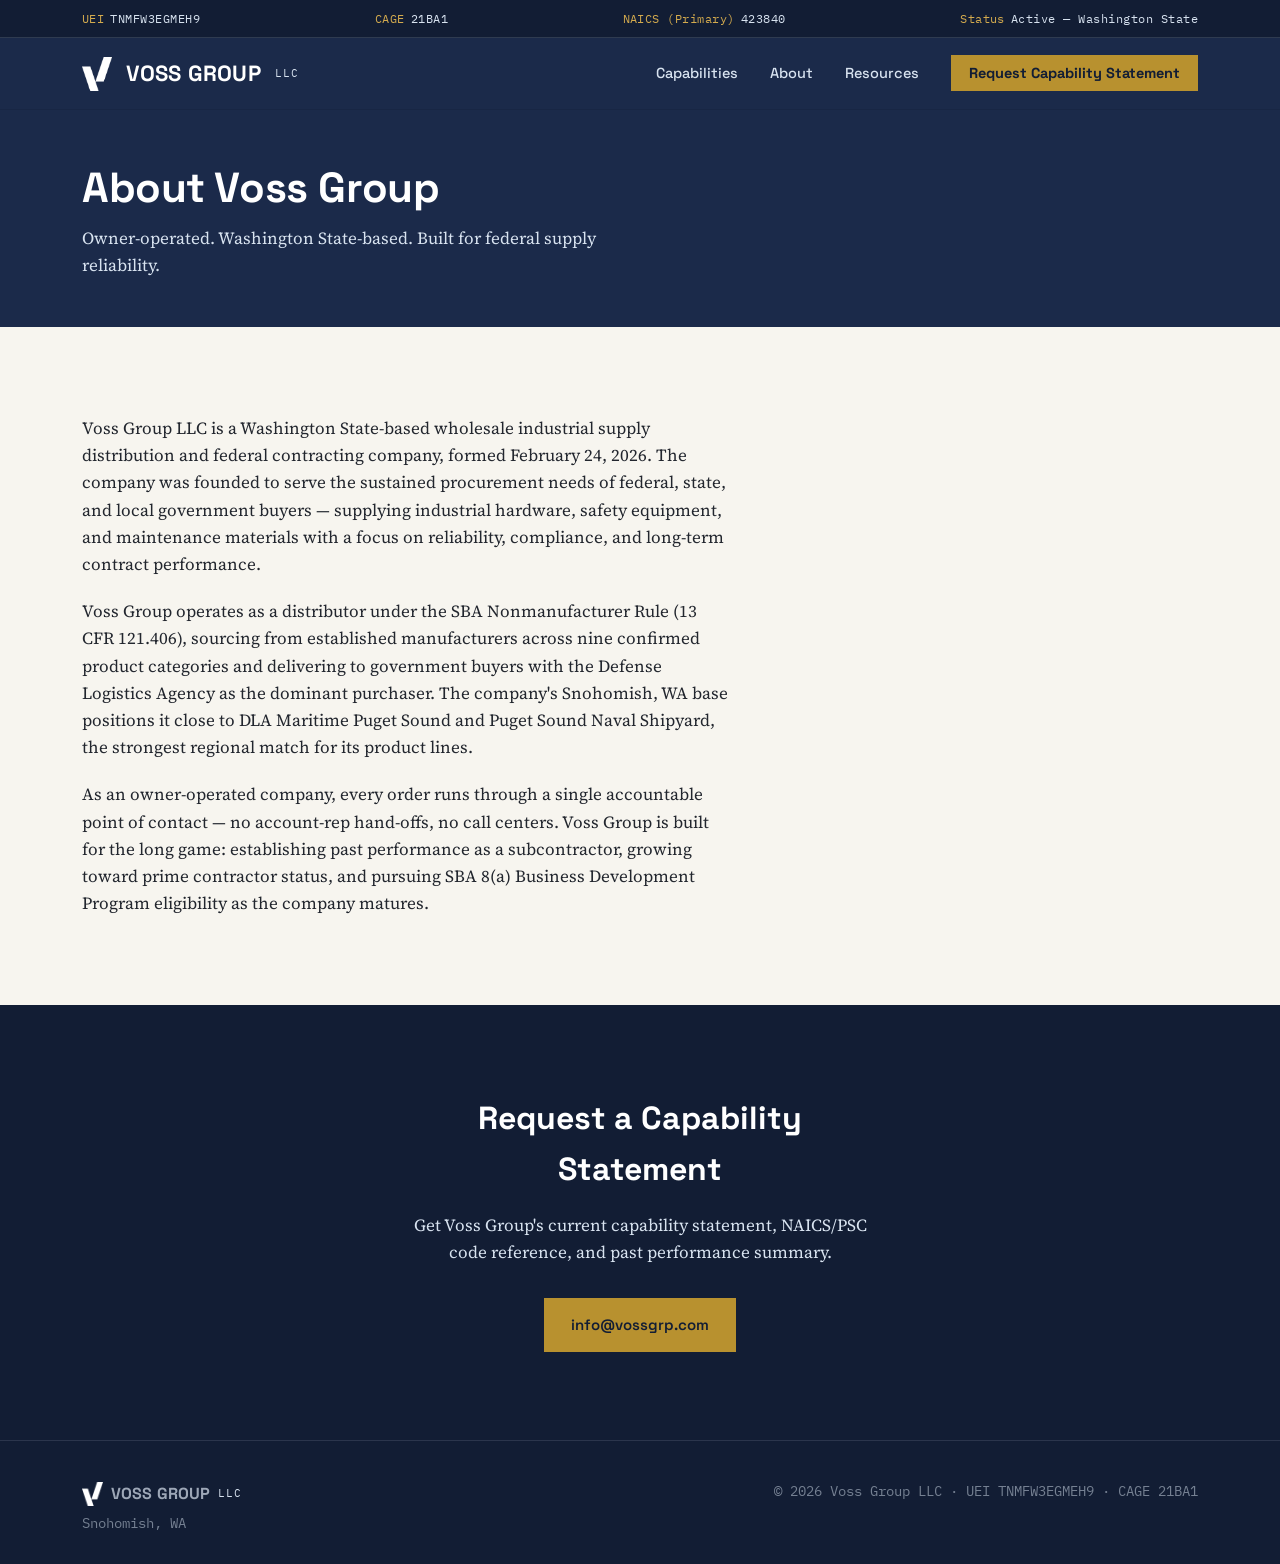
==== about.html @ e6ef3cbe "Add files via upload" ====
<!DOCTYPE html>
<html lang="en">
<head>
<meta charset="UTF-8">
<meta name="viewport" content="width=device-width, initial-scale=1.0">
<link rel="icon" type="image/png" href="assets/favicon.png">
<title>About Voss Group LLC | Washington State Federal Contractor</title>
<meta name="description" content="Voss Group LLC is a Washington State-based, owner-operated federal industrial supply distributor formed February 2026, serving DLA and government buyers nationwide.">
<meta name="robots" content="index, follow">
<link rel="canonical" href="https://vossgrp.com/about.html">

<meta property="og:type" content="website">
<meta property="og:site_name" content="Voss Group LLC">
<meta property="og:title" content="About Voss Group LLC">
<meta property="og:description" content="Washington State-based, owner-operated federal industrial supply distributor.">
<meta property="og:url" content="https://vossgrp.com/about.html">

<link rel="preconnect" href="https://fonts.googleapis.com">
<link rel="preconnect" href="https://fonts.gstatic.com" crossorigin>
<link href="https://fonts.googleapis.com/css2?family=Space+Grotesk:wght@400;500;600;700&family=Source+Serif+4:opsz,wght@8..60,400;8..60,500;8..60,600&family=IBM+Plex+Mono:wght@400;500;600&display=swap" rel="stylesheet">
<link rel="stylesheet" href="assets/style.css">
<style>
  .page-hero{ background: var(--navy); color:#fff; padding: 56px 0 48px; }
  .page-hero h1{ font-family:'Space Grotesk', sans-serif; font-size: clamp(30px, 4vw, 42px); font-weight:700; }
  .page-hero p{ color: var(--pale-blue); margin-top:14px; max-width:60ch; }
  .prose p{ margin-bottom: 20px; max-width: 72ch; color: var(--ink); }
  .prose p:last-child{ margin-bottom:0; }
</style>
</head>
<body>

<div class="ticket-bar">
  <div class="wrap">
    <span><span class="label">UEI</span>TNMFW3EGMEH9</span>
    <span><span class="label">CAGE</span>21BA1</span>
    <span><span class="label">NAICS (Primary)</span>423840</span>
    <span><span class="label">Status</span>Active — Washington State</span>
  </div>
</div>

<header class="site">
  <nav class="wrap">
    <a href="index.html" class="brand" style="display:flex;align-items:center;gap:14px;"><img src="assets/logo-icon-white.png" alt="" style="height:34px;width:auto;">VOSS GROUP<small>LLC</small></a>
    <button class="nav-toggle" aria-label="Toggle menu" aria-expanded="false">
      <span></span><span></span><span></span>
    </button>
    <ul>
      <li><a href="capabilities.html">Capabilities</a></li>
      <li><a href="about.html">About</a></li>
      <li><a href="resources.html">Resources</a></li>
      <li><a href="index.html#contact" class="nav-cta">Request Capability Statement</a></li>
    </ul>
  </nav>
</header>

<section class="page-hero">
  <div class="wrap">
    <h1>About Voss Group</h1>
    <p>Owner-operated. Washington State-based. Built for federal supply reliability.</p>
  </div>
</section>

<section>
  <div class="wrap prose">
    <p>Voss Group LLC is a Washington State-based wholesale industrial supply distribution and federal contracting company, formed February 24, 2026. The company was founded to serve the sustained procurement needs of federal, state, and local government buyers — supplying industrial hardware, safety equipment, and maintenance materials with a focus on reliability, compliance, and long-term contract performance.</p>
    <p>Voss Group operates as a distributor under the SBA Nonmanufacturer Rule (13 CFR 121.406), sourcing from established manufacturers across nine confirmed product categories and delivering to government buyers with the Defense Logistics Agency as the dominant purchaser. The company's Snohomish, WA base positions it close to DLA Maritime Puget Sound and Puget Sound Naval Shipyard, the strongest regional match for its product lines.</p>
    <p>As an owner-operated company, every order runs through a single accountable point of contact — no account-rep hand-offs, no call centers. Voss Group is built for the long game: establishing past performance as a subcontractor, growing toward prime contractor status, and pursuing SBA 8(a) Business Development Program eligibility as the company matures.</p>
  </div>
</section>

<section class="cta-band" id="contact">
  <div class="wrap">
    <h2>Request a Capability Statement</h2>
    <p>Get Voss Group's current capability statement, NAICS/PSC code reference, and past performance summary.</p>
    <a href="mailto:info@vossgrp.com" class="btn btn-primary">info@vossgrp.com</a>
  </div>
</section>

<footer>
  <div class="wrap">
    <div>
      <div class="brand" style="display:flex;align-items:center;gap:8px;font-size:16px;margin-bottom:6px;"><img src="assets/logo-icon-white.png" alt="" style="height:24px;width:auto;">VOSS GROUP<small>LLC</small></div>
      <div class="mono">Snohomish, WA</div>
    </div>
    <div class="mono">© 2026 Voss Group LLC · UEI TNMFW3EGMEH9 · CAGE 21BA1</div>
  </div>
</footer>

<script src="assets/main.js"></script>
</body>
</html>
---- assets/style.css ----
:root{
    --navy: #1B2A4A;
    --navy-deep: #121D34;
    --gold: #B8912F;
    --gold-bright: #D4AB4E;
    --pale-blue: #D8E3F0;
    --paper: #F7F5EF;
    --ink: #22262E;
    --steel: #6B7480;
    --line: #C9CFD9;
  }

  *{ box-sizing: border-box; margin:0; padding:0; }
  html{ scroll-behavior: smooth; }

  body{
    background: var(--paper);
    color: var(--ink);
    font-family: 'Source Serif 4', Georgia, serif;
    font-size: 17px;
    line-height: 1.6;
    -webkit-font-smoothing: antialiased;
  }

  .mono{ font-family: 'IBM Plex Mono', monospace; }
  .display{ font-family: 'Space Grotesk', sans-serif; }

  a{ color: inherit; }

  .wrap{
    max-width: 1180px;
    margin: 0 auto;
    padding: 0 32px;
  }

  /* ===== Form-header ticker bar ===== */
  .ticket-bar{
    background: var(--navy-deep);
    color: var(--pale-blue);
    font-family: 'IBM Plex Mono', monospace;
    font-size: 12px;
    letter-spacing: 0.04em;
    padding: 9px 0;
    border-bottom: 1px solid rgba(216,227,240,0.15);
  }
  .ticket-bar .wrap{
    display: flex;
    flex-wrap: wrap;
    gap: 24px;
    justify-content: space-between;
  }
  .ticket-bar span.label{ color: var(--gold-bright); margin-right: 6px; }

  /* ===== Nav ===== */
  header.site{
    background: var(--navy);
    color: #fff;
    position: sticky;
    top: 0;
    z-index: 40;
    box-shadow: 0 1px 0 rgba(0,0,0,0.08);
  }
  nav.wrap{
    display:flex;
    align-items:center;
    justify-content: space-between;
    padding-top: 18px;
    padding-bottom: 18px;
  }
  .brand{
    font-family:'Space Grotesk', sans-serif;
    font-weight:700;
    font-size: 22px;
    letter-spacing: 0.01em;
    display:flex;
    align-items:center;
    gap: 10px;
    text-decoration: none;
    color: inherit;
  }
  .brand .mark{
    display:inline-block;
    width: 12px; height: 12px;
    background: var(--gold);
    transform: rotate(45deg);
  }
  .brand small{
    font-family:'IBM Plex Mono', monospace;
    font-size: 11px;
    color: var(--pale-blue);
    font-weight: 400;
    letter-spacing: 0.08em;
  }
  nav ul{
    list-style:none;
    display:flex;
    gap: 32px;
    font-family:'Space Grotesk', sans-serif;
    font-size: 14.5px;
    font-weight: 500;
  }
  nav ul a{
    text-decoration:none;
    color: var(--pale-blue);
    padding-bottom: 4px;
    border-bottom: 2px solid transparent;
    transition: color .15s, border-color .15s;
  }
  nav ul a:hover{ color:#fff; border-color: var(--gold); }
  .nav-cta{
    background: var(--gold);
    color: var(--navy-deep) !important;
    padding: 9px 18px;
    font-weight: 700;
    border: none;
  }
  .nav-cta:hover{ background: var(--gold-bright); border-color: transparent !important; }

  /* ===== Hero ===== */
  .hero{
    background:
      linear-gradient(180deg, var(--navy) 0%, var(--navy) 60%, var(--navy-deep) 100%);
    color: #fff;
    padding: 76px 0 92px;
    position: relative;
    overflow: hidden;
  }
  .hero::before{
    content:"";
    position:absolute;
    inset:0;
    background-image:
      repeating-linear-gradient(90deg, rgba(216,227,240,0.05) 0 1px, transparent 1px 64px),
      repeating-linear-gradient(0deg, rgba(216,227,240,0.05) 0 1px, transparent 1px 64px);
    pointer-events:none;
  }
  .hero .wrap{ position:relative; }
  .eyebrow{
    font-family:'IBM Plex Mono', monospace;
    font-size: 12.5px;
    letter-spacing: 0.12em;
    text-transform: uppercase;
    color: var(--gold-bright);
    display:flex;
    align-items:center;
    gap: 10px;
    margin-bottom: 22px;
  }
  .eyebrow::before{
    content:"";
    width: 26px; height: 1px;
    background: var(--gold-bright);
  }
  h1{
    font-family:'Space Grotesk', sans-serif;
    font-weight: 700;
    font-size: clamp(34px, 5vw, 56px);
    line-height: 1.08;
    max-width: 14ch;
    letter-spacing: -0.01em;
  }
  h1 em{
    font-style: normal;
    color: var(--gold-bright);
  }
  .hero-sub{
    margin-top: 24px;
    max-width: 54ch;
    font-size: 19px;
    color: var(--pale-blue);
  }
  .hero-actions{
    margin-top: 38px;
    display:flex;
    gap: 16px;
    flex-wrap: wrap;
  }
  .btn{
    font-family:'Space Grotesk', sans-serif;
    font-weight: 600;
    font-size: 15px;
    padding: 14px 26px;
    text-decoration:none;
    display:inline-block;
    border: 1.5px solid transparent;
  }
  .btn-primary{ background: var(--gold); color: var(--navy-deep); }
  .btn-primary:hover{ background: var(--gold-bright); }
  .btn-ghost{ border-color: rgba(216,227,240,0.4); color: #fff; }
  .btn-ghost:hover{ border-color: #fff; }

  /* stat strip */
  .stat-strip{
    margin-top: 56px;
    display:grid;
    grid-template-columns: repeat(4, 1fr);
    border-top: 1px solid rgba(216,227,240,0.18);
    padding-top: 28px;
  }
  .stat-strip div + div{ border-left: 1px solid rgba(216,227,240,0.18); padding-left:24px; }
  .stat-strip dt{
    font-family:'IBM Plex Mono', monospace;
    font-size: 11px;
    color: var(--pale-blue);
    letter-spacing:0.06em;
    text-transform: uppercase;
  }
  .stat-strip dd{
    font-family:'Space Grotesk', sans-serif;
    font-weight: 700;
    font-size: 22px;
    margin-top: 6px;
    color: #fff;
  }

  /* ===== Section shell ===== */
  section{ padding: 88px 0; }
  .section-head{
    display:flex;
    justify-content: space-between;
    align-items: flex-end;
    gap: 24px;
    margin-bottom: 44px;
    border-bottom: 1px solid var(--line);
    padding-bottom: 22px;
  }
  .section-head h2{
    font-family:'Space Grotesk', sans-serif;
    font-size: 30px;
    font-weight: 700;
    color: var(--navy);
  }
  .section-head .tag{
    font-family:'IBM Plex Mono', monospace;
    font-size: 12px;
    color: var(--steel);
    text-transform: uppercase;
    letter-spacing: 0.08em;
  }
  .lede{
    max-width: 68ch;
    color: var(--steel);
    font-size: 17px;
    margin-bottom: 40px;
  }

  /* ===== Requisition cards (signature element) ===== */
  .catalog{
    display:grid;
    grid-template-columns: repeat(auto-fit, minmax(250px, 1fr));
    gap: 20px;
  }
  .req-card{
    background: #fff;
    border: 1px solid var(--line);
    position: relative;
    padding: 22px 20px 20px;
  }
  .req-card::before{
    content:"";
    position:absolute;
    top:0; left:0; right:0;
    height: 4px;
    background: var(--gold);
  }
  .req-card .code{
    font-family:'IBM Plex Mono', monospace;
    font-size: 12px;
    color: var(--gold);
    font-weight: 600;
    letter-spacing: 0.04em;
  }
  .req-card h3{
    font-family:'Space Grotesk', sans-serif;
    font-size: 18.5px;
    color: var(--navy);
    margin: 8px 0 10px;
    font-weight: 600;
  }
  .req-card p{
    font-size: 14.5px;
    color: var(--steel);
    line-height: 1.55;
  }
  .req-card .naics{
    margin-top: 14px;
    padding-top: 12px;
    border-top: 1px dashed var(--line);
    font-family:'IBM Plex Mono', monospace;
    font-size: 11.5px;
    color: var(--steel);
  }

  /* ===== Why section (dark) ===== */
  .why{
    background: var(--pale-blue);
  }
  .why-grid{
    display:grid;
    grid-template-columns: 1.1fr 1fr;
    gap: 56px;
    align-items: start;
  }
  .why-list{ list-style:none; display:flex; flex-direction:column; gap:26px; }
  .why-list li{ display:flex; gap:18px; }
  .why-num{
    font-family:'IBM Plex Mono', monospace;
    font-weight: 600;
    font-size: 13px;
    color: var(--navy);
    background: #fff;
    border: 1px solid var(--navy);
    width: 34px; height: 34px;
    flex: none;
    display:flex; align-items:center; justify-content:center;
  }
  .why-list h4{
    font-family:'Space Grotesk', sans-serif;
    font-size: 17px;
    color: var(--navy);
    margin-bottom: 4px;
  }
  .why-list p{ color: var(--steel); font-size: 15px; }

  .manifest{
    background: var(--navy);
    color: #fff;
    padding: 34px 30px;
    font-family:'IBM Plex Mono', monospace;
    font-size: 13px;
  }
  .manifest .m-title{
    font-family:'Space Grotesk', sans-serif;
    font-size: 15px;
    color: var(--gold-bright);
    margin-bottom: 18px;
    padding-bottom: 14px;
    border-bottom: 1px solid rgba(255,255,255,0.15);
  }
  .manifest dl{ display:grid; grid-template-columns: auto 1fr; gap: 10px 16px; }
  .manifest dt{ color: rgba(255,255,255,0.55); }
  .manifest dd{ color: #fff; text-align:right; }

  /* ===== CTA band ===== */
  .cta-band{
    background: var(--navy-deep);
    color: #fff;
    text-align:center;
  }
  .cta-band h2{
    font-family:'Space Grotesk', sans-serif;
    font-size: 32px;
    max-width: 20ch;
    margin: 0 auto 16px;
  }
  .cta-band p{ color: var(--pale-blue); max-width: 52ch; margin: 0 auto 32px; }

  /* ===== Footer ===== */
  footer{
    background: var(--navy-deep);
    color: rgba(216,227,240,0.7);
    font-size: 13.5px;
    border-top: 1px solid rgba(216,227,240,0.12);
    padding: 40px 0 30px;
  }
  footer .wrap{
    display:flex;
    justify-content: space-between;
    flex-wrap: wrap;
    gap: 20px;
  }
  footer .mono{ color: rgba(216,227,240,0.5); }

  @media (max-width: 860px){
    .stat-strip{ grid-template-columns: repeat(2,1fr); row-gap: 20px; }
    .stat-strip div:nth-child(3){ border-left:none; }
    .why-grid{ grid-template-columns: 1fr; }
    nav.wrap{ position: relative; flex-wrap: wrap; }
    nav.wrap ul{
      display: none;
      position: absolute;
      top: 100%;
      left: 0; right: 0;
      background: var(--navy);
      flex-direction: column;
      gap: 0;
      padding: 8px 0;
      border-top: 1px solid rgba(216,227,240,0.15);
    }
    nav.wrap ul.open{ display: flex; }
    nav.wrap ul li{ width: 100%; }
    nav.wrap ul li a{
      display: block;
      padding: 14px 32px;
      border-bottom: none;
    }
    nav.wrap ul li a.nav-cta{ margin: 8px 32px; text-align:center; }
    .nav-toggle{
      display: flex;
      flex-direction: column;
      justify-content: center;
      gap: 5px;
      width: 28px; height: 22px;
      background: none;
      border: none;
      cursor: pointer;
      padding: 0;
    }
    .nav-toggle span{
      display:block;
      height: 2px;
      background: #fff;
      border-radius: 1px;
    }
  }
  @media (min-width: 861px){
    .nav-toggle{ display: none; }
  }

  @media (prefers-reduced-motion: reduce){
    html{ scroll-behavior: auto; }
  }
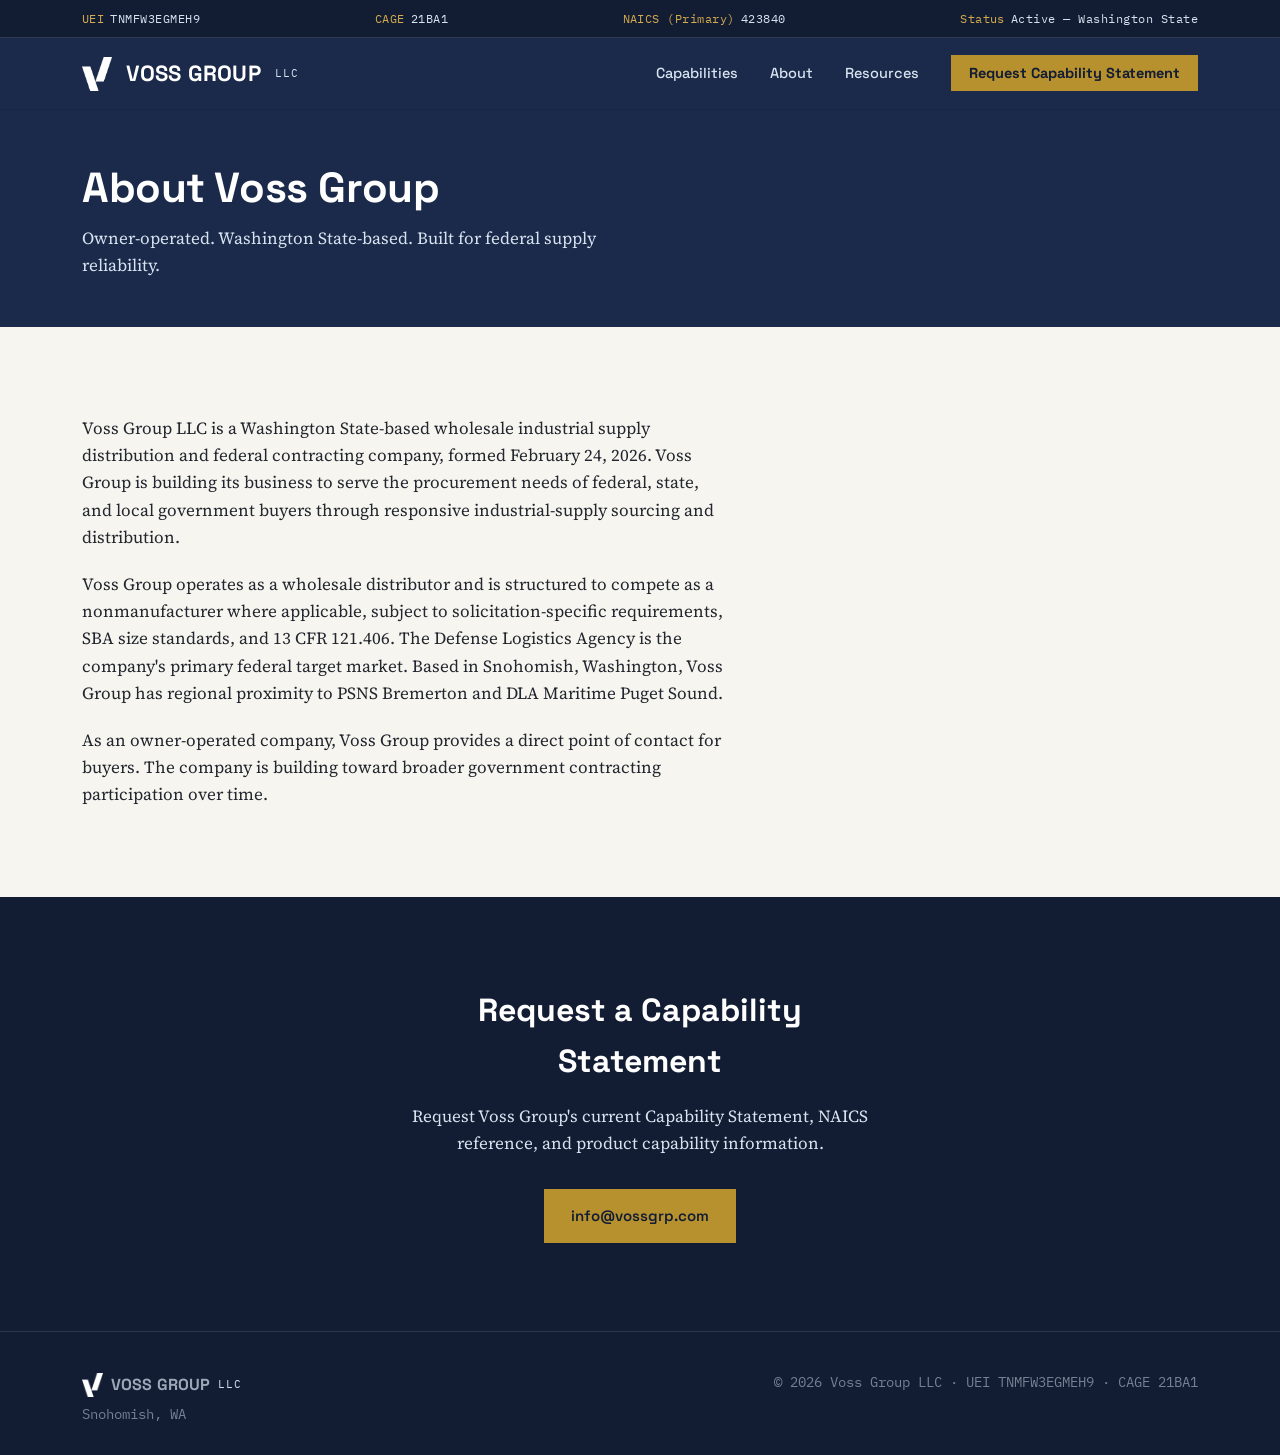
==== commit bf210208: "Add files via upload" ====
--- a/about.html
+++ b/about.html
@@ -5,7 +5,7 @@
 <meta name="viewport" content="width=device-width, initial-scale=1.0">
 <link rel="icon" type="image/png" href="assets/favicon.png">
 <title>About Voss Group LLC | Washington State Federal Contractor</title>
-<meta name="description" content="Voss Group LLC is a Washington State-based, owner-operated federal industrial supply distributor formed February 2026, serving DLA and government buyers nationwide.">
+<meta name="description" content="Voss Group LLC is a Washington State-based, owner-operated wholesale industrial supply distributor formed February 2026, focused on federal, state, and local government buyers.">
 <meta name="robots" content="index, follow">
 <link rel="canonical" href="https://vossgrp.com/about.html">
 
@@ -62,16 +62,16 @@
 
 <section>
   <div class="wrap prose">
-    <p>Voss Group LLC is a Washington State-based wholesale industrial supply distribution and federal contracting company, formed February 24, 2026. The company was founded to serve the sustained procurement needs of federal, state, and local government buyers — supplying industrial hardware, safety equipment, and maintenance materials with a focus on reliability, compliance, and long-term contract performance.</p>
-    <p>Voss Group operates as a distributor under the SBA Nonmanufacturer Rule (13 CFR 121.406), sourcing from established manufacturers across nine confirmed product categories and delivering to government buyers with the Defense Logistics Agency as the dominant purchaser. The company's Snohomish, WA base positions it close to DLA Maritime Puget Sound and Puget Sound Naval Shipyard, the strongest regional match for its product lines.</p>
-    <p>As an owner-operated company, every order runs through a single accountable point of contact — no account-rep hand-offs, no call centers. Voss Group is built for the long game: establishing past performance as a subcontractor, growing toward prime contractor status, and pursuing SBA 8(a) Business Development Program eligibility as the company matures.</p>
+    <p>Voss Group LLC is a Washington State-based wholesale industrial supply distribution and federal contracting company, formed February 24, 2026. Voss Group is building its business to serve the procurement needs of federal, state, and local government buyers through responsive industrial-supply sourcing and distribution.</p>
+    <p>Voss Group operates as a wholesale distributor and is structured to compete as a nonmanufacturer where applicable, subject to solicitation-specific requirements, SBA size standards, and 13 CFR 121.406. The Defense Logistics Agency is the company's primary federal target market. Based in Snohomish, Washington, Voss Group has regional proximity to PSNS Bremerton and DLA Maritime Puget Sound.</p>
+    <p>As an owner-operated company, Voss Group provides a direct point of contact for buyers. The company is building toward broader government contracting participation over time.</p>
   </div>
 </section>
 
 <section class="cta-band" id="contact">
   <div class="wrap">
     <h2>Request a Capability Statement</h2>
-    <p>Get Voss Group's current capability statement, NAICS/PSC code reference, and past performance summary.</p>
+    <p>Request Voss Group's current Capability Statement, NAICS reference, and product capability information.</p>
     <a href="mailto:info@vossgrp.com" class="btn btn-primary">info@vossgrp.com</a>
   </div>
 </section>
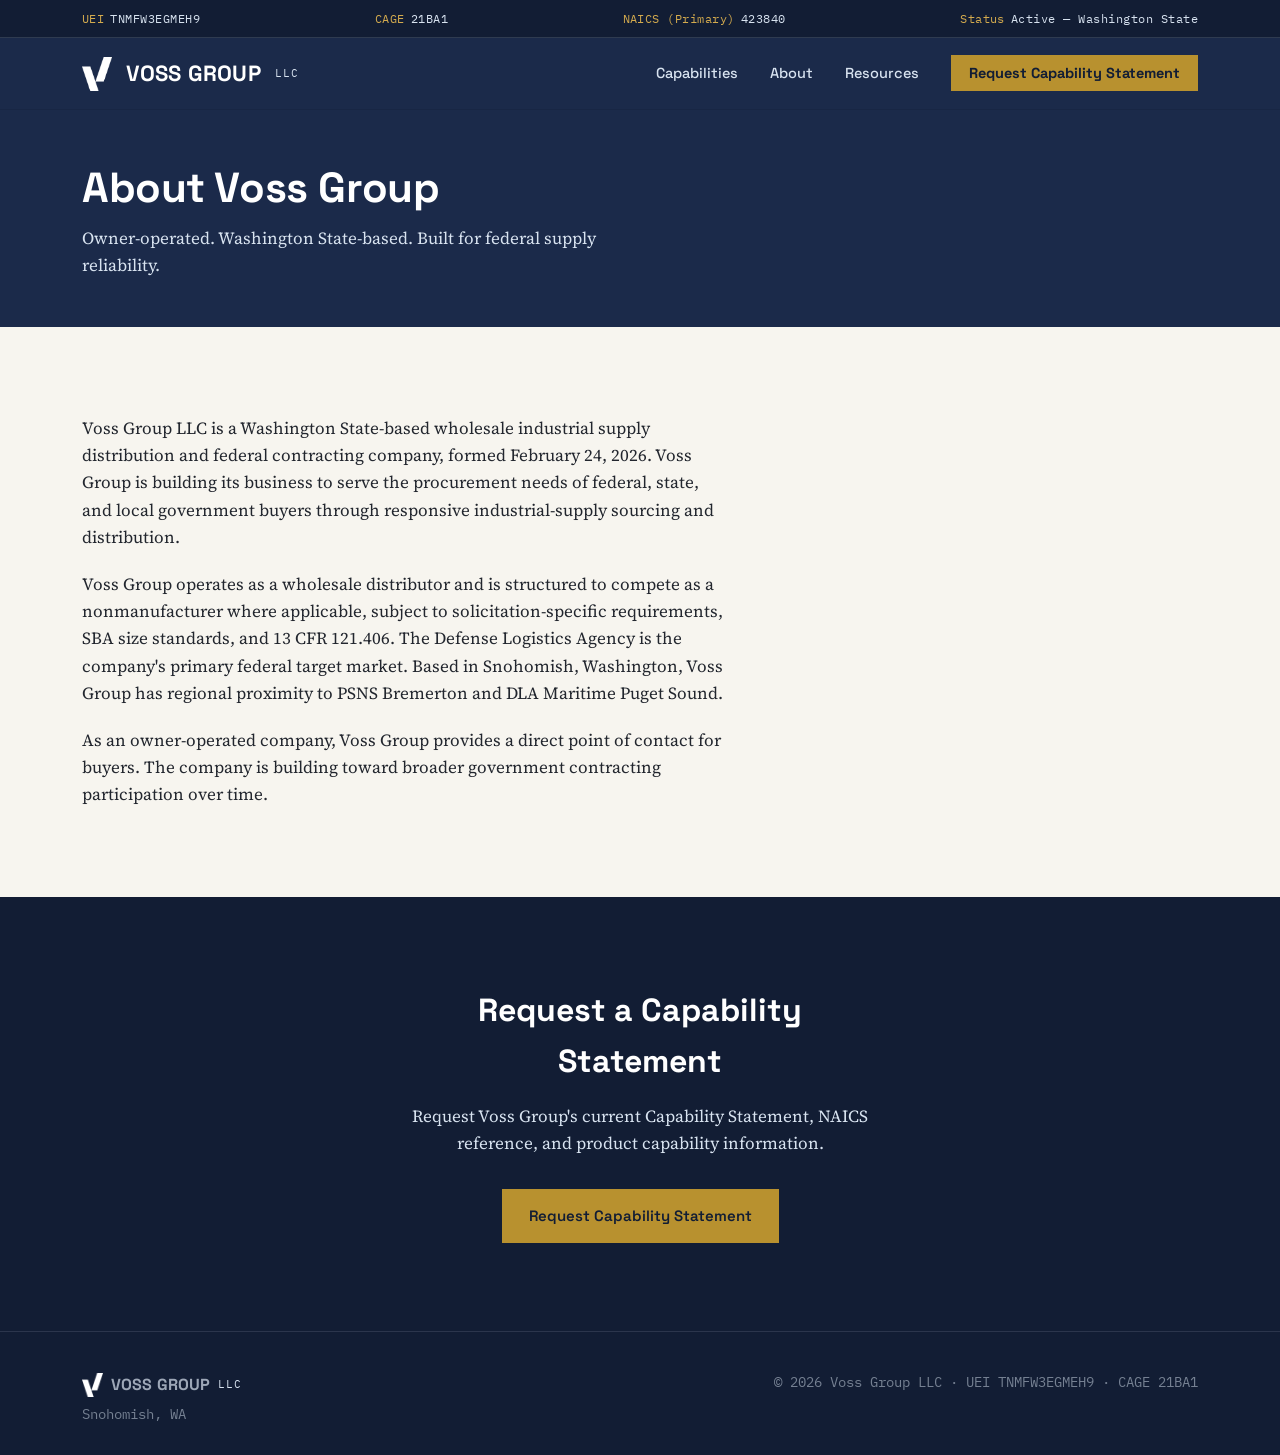
==== commit 96276c1d: "Add GA4 and prefilled capability statement request" ====
--- a/about.html
+++ b/about.html
@@ -1,6 +1,14 @@
 <!DOCTYPE html>
 <html lang="en">
 <head>
+<!-- Google tag (gtag.js) -->
+<script async src="https://www.googletagmanager.com/gtag/js?id=G-BKP11EQ2RJ"></script>
+<script>
+  window.dataLayer = window.dataLayer || [];
+  function gtag(){dataLayer.push(arguments);}
+  gtag('js', new Date());
+  gtag('config', 'G-BKP11EQ2RJ');
+</script>
 <meta charset="UTF-8">
 <meta name="viewport" content="width=device-width, initial-scale=1.0">
 <link rel="icon" type="image/png" href="assets/favicon.png">
@@ -48,7 +56,7 @@
       <li><a href="capabilities.html">Capabilities</a></li>
       <li><a href="about.html">About</a></li>
       <li><a href="resources.html">Resources</a></li>
-      <li><a href="index.html#contact" class="nav-cta">Request Capability Statement</a></li>
+      <li><a href="mailto:info@vossgrp.com?subject=Capability%20Statement%20Request%20%E2%80%94%20Voss%20Group%20LLC&body=Hello%20Voss%20Group%2C%0D%0A%0D%0AI%20would%20like%20to%20request%20a%20copy%20of%20your%20current%20Capability%20Statement.%0D%0A%0D%0AThank%20you." class="nav-cta capability-request">Request Capability Statement</a></li>
     </ul>
   </nav>
 </header>
@@ -72,7 +80,7 @@
   <div class="wrap">
     <h2>Request a Capability Statement</h2>
     <p>Request Voss Group's current Capability Statement, NAICS reference, and product capability information.</p>
-    <a href="mailto:info@vossgrp.com" class="btn btn-primary">info@vossgrp.com</a>
+    <a href="mailto:info@vossgrp.com?subject=Capability%20Statement%20Request%20%E2%80%94%20Voss%20Group%20LLC&body=Hello%20Voss%20Group%2C%0D%0A%0D%0AI%20would%20like%20to%20request%20a%20copy%20of%20your%20current%20Capability%20Statement.%0D%0A%0D%0AThank%20you." class="btn btn-primary capability-request">Request Capability Statement</a>
   </div>
 </section>
 
